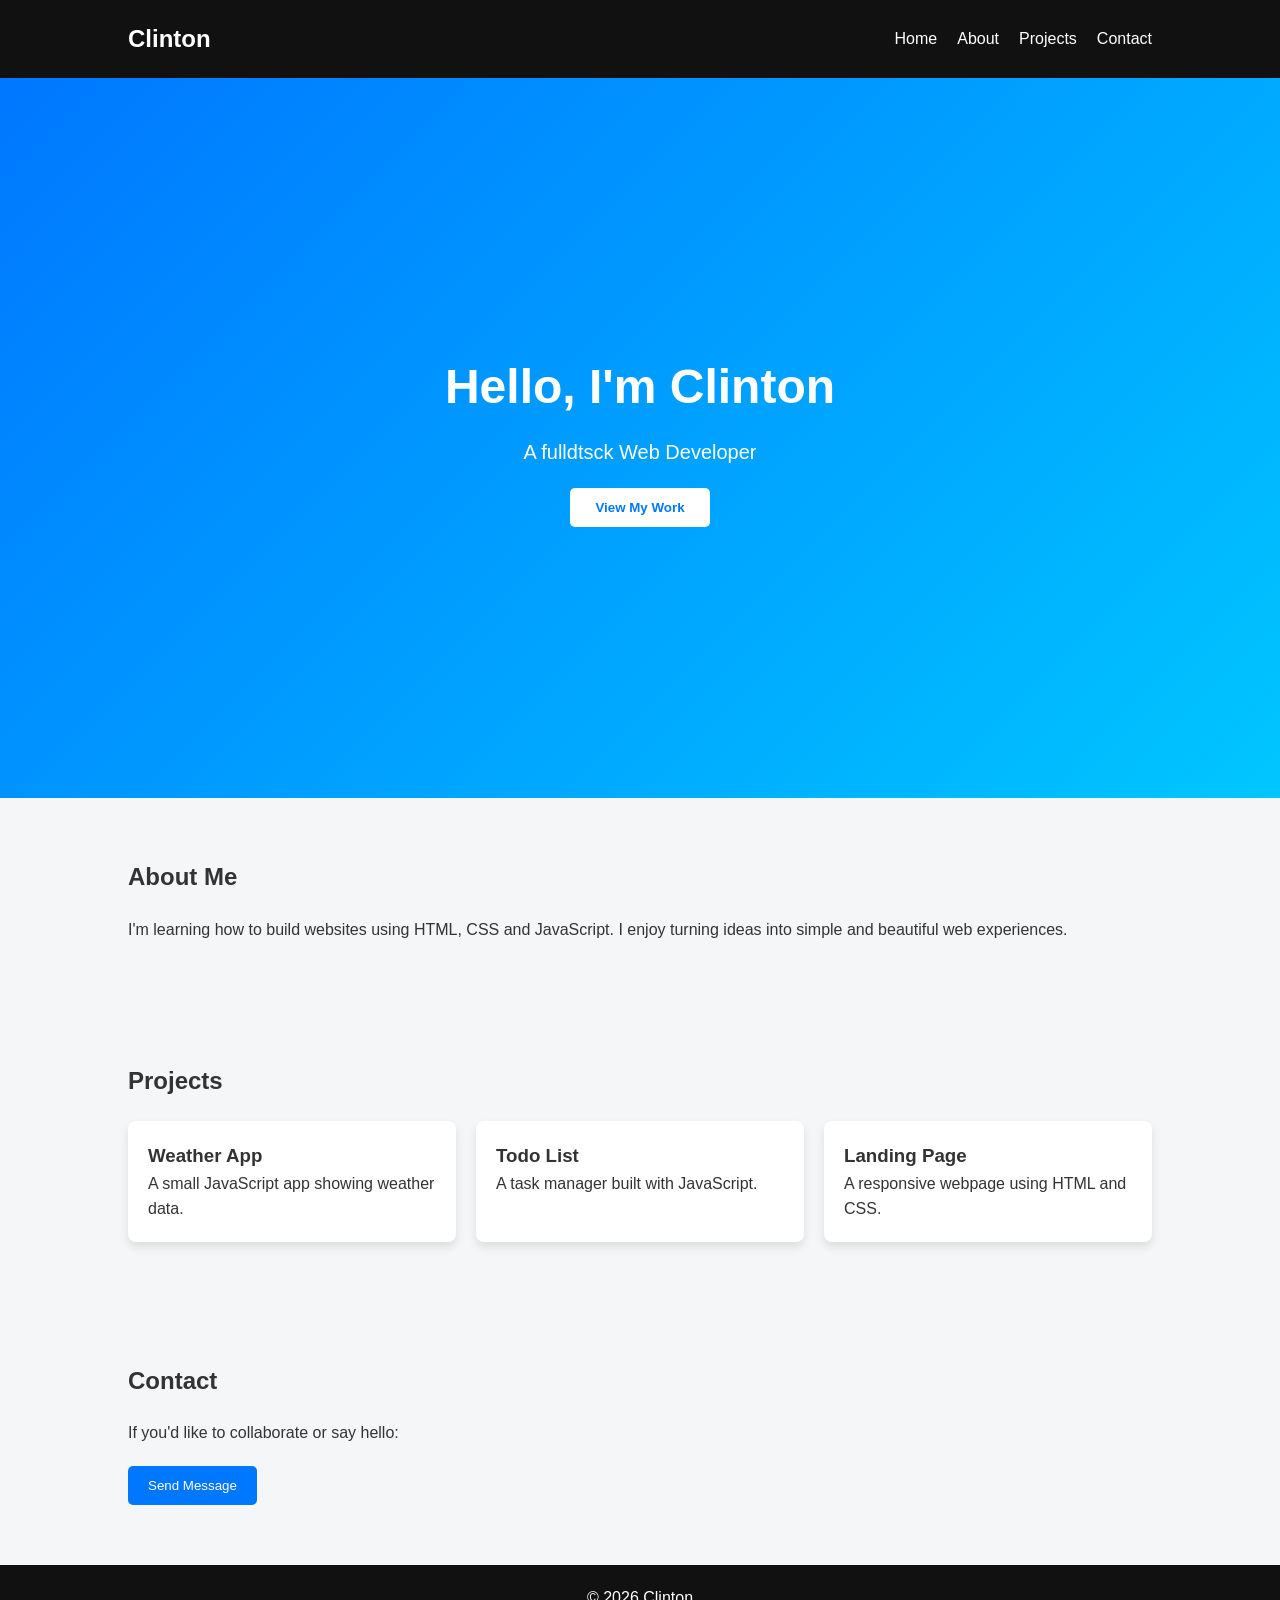
==== index.html @ ff174244 "updated deploy branch" ====
<!DOCTYPE html>
<html lang="en">
<head>
<meta charset="UTF-8">
<meta name="viewport" content="width=device-width, initial-scale=1.0">
<title>Clinton | Fullstack dev</title>

<link rel="stylesheet" href="style.css">
</head>

<body>

<!-- Navbar -->
<nav>
  <h2 class="logo">Clinton</h2>

  <ul class="nav-links">
    <li><a href="#hero">Home</a></li>
    <li><a href="#about">About</a></li>
    <li><a href="#projects">Projects</a></li>
    <li><a href="#contact">Contact</a></li>
  </ul>
</nav>


<!-- Hero Section -->
<section id="hero" class="hero">
  <h1>Hello, I'm Clinton</h1>
  <p>A fulldtsck Web Developer</p>
  <button id="ctaBtn">View My Work</button>
</section>


<!-- About Section -->
<section id="about" class="about">
  <h2>About Me</h2>

  <p>
    I'm learning how to build websites using HTML, CSS and JavaScript.
    I enjoy turning ideas into simple and beautiful web experiences.
  </p>
</section>


<!-- Projects Section -->
<section id="projects" class="projects">

  <h2>Projects</h2>

  <div class="project-grid">

    <div class="project-card">
      <h3>Weather App</h3>
      <p>A small JavaScript app showing weather data.</p>
    </div>

    <div class="project-card">
      <h3>Todo List</h3>
      <p>A task manager built with JavaScript.</p>
    </div>

    <div class="project-card">
      <h3>Landing Page</h3>
      <p>A responsive webpage using HTML and CSS.</p>
    </div>

  </div>

</section>


<!-- Contact Section -->
<section id="contact" class="contact">

  <h2>Contact</h2>

  <p>If you'd like to collaborate or say hello:</p>

  <button id="contactBtn">Send Message</button>

</section>


<footer>
  <p>© 2026 Clinton</p>
</footer>

<script src="script.js"></script>

</body>
</html>
---- style.css ----
*{
  margin:0;
  padding:0;
  box-sizing:border-box;
}

body{
  font-family: Arial, Helvetica, sans-serif;
  line-height:1.6;
  background:#f4f6f8;
  color:#333;
}

/* Navbar */

nav{
  display:flex;
  justify-content:space-between;
  align-items:center;
  padding:20px 10%;
  background:#111;
  color:white;
  position:sticky;
  top:0;
}

.nav-links{
  list-style:none;
  display:flex;
  gap:20px;
}

.nav-links a{
  text-decoration:none;
  color:white;
}

.nav-links a:hover{
  color:#00bcd4;
}

/* Hero */

.hero{
  height:80vh;
  display:flex;
  flex-direction:column;
  justify-content:center;
  align-items:center;
  text-align:center;
  background:linear-gradient(135deg,#0077ff,#00c6ff);
  color:white;
}

.hero h1{
  font-size:48px;
}

.hero p{
  margin:10px 0 20px;
  font-size:20px;
}

.hero button{
  padding:12px 25px;
  border:none;
  background:white;
  color:#0077ff;
  font-weight:bold;
  cursor:pointer;
  border-radius:5px;
  transition:0.3s;
}

.hero button:hover{
  transform:scale(1.05);
}

/* Sections */

section{
  padding:60px 10%;
}

section h2{
  margin-bottom:20px;
}

/* Projects */

.project-grid{
  display:grid;
  grid-template-columns:repeat(auto-fit,minmax(200px,1fr));
  gap:20px;
}

.project-card{
  background:white;
  padding:20px;
  border-radius:8px;
  box-shadow:0 5px 10px rgba(0,0,0,0.1);
  transition:0.3s;
}

.project-card:hover{
  transform:translateY(-5px);
}

/* Contact */

.contact button{
  margin-top:20px;
  padding:12px 20px;
  border:none;
  background:#0077ff;
  color:white;
  border-radius:5px;
  cursor:pointer;
}

/* Footer */

footer{
  text-align:center;
  padding:20px;
  background:#111;
  color:white;
}
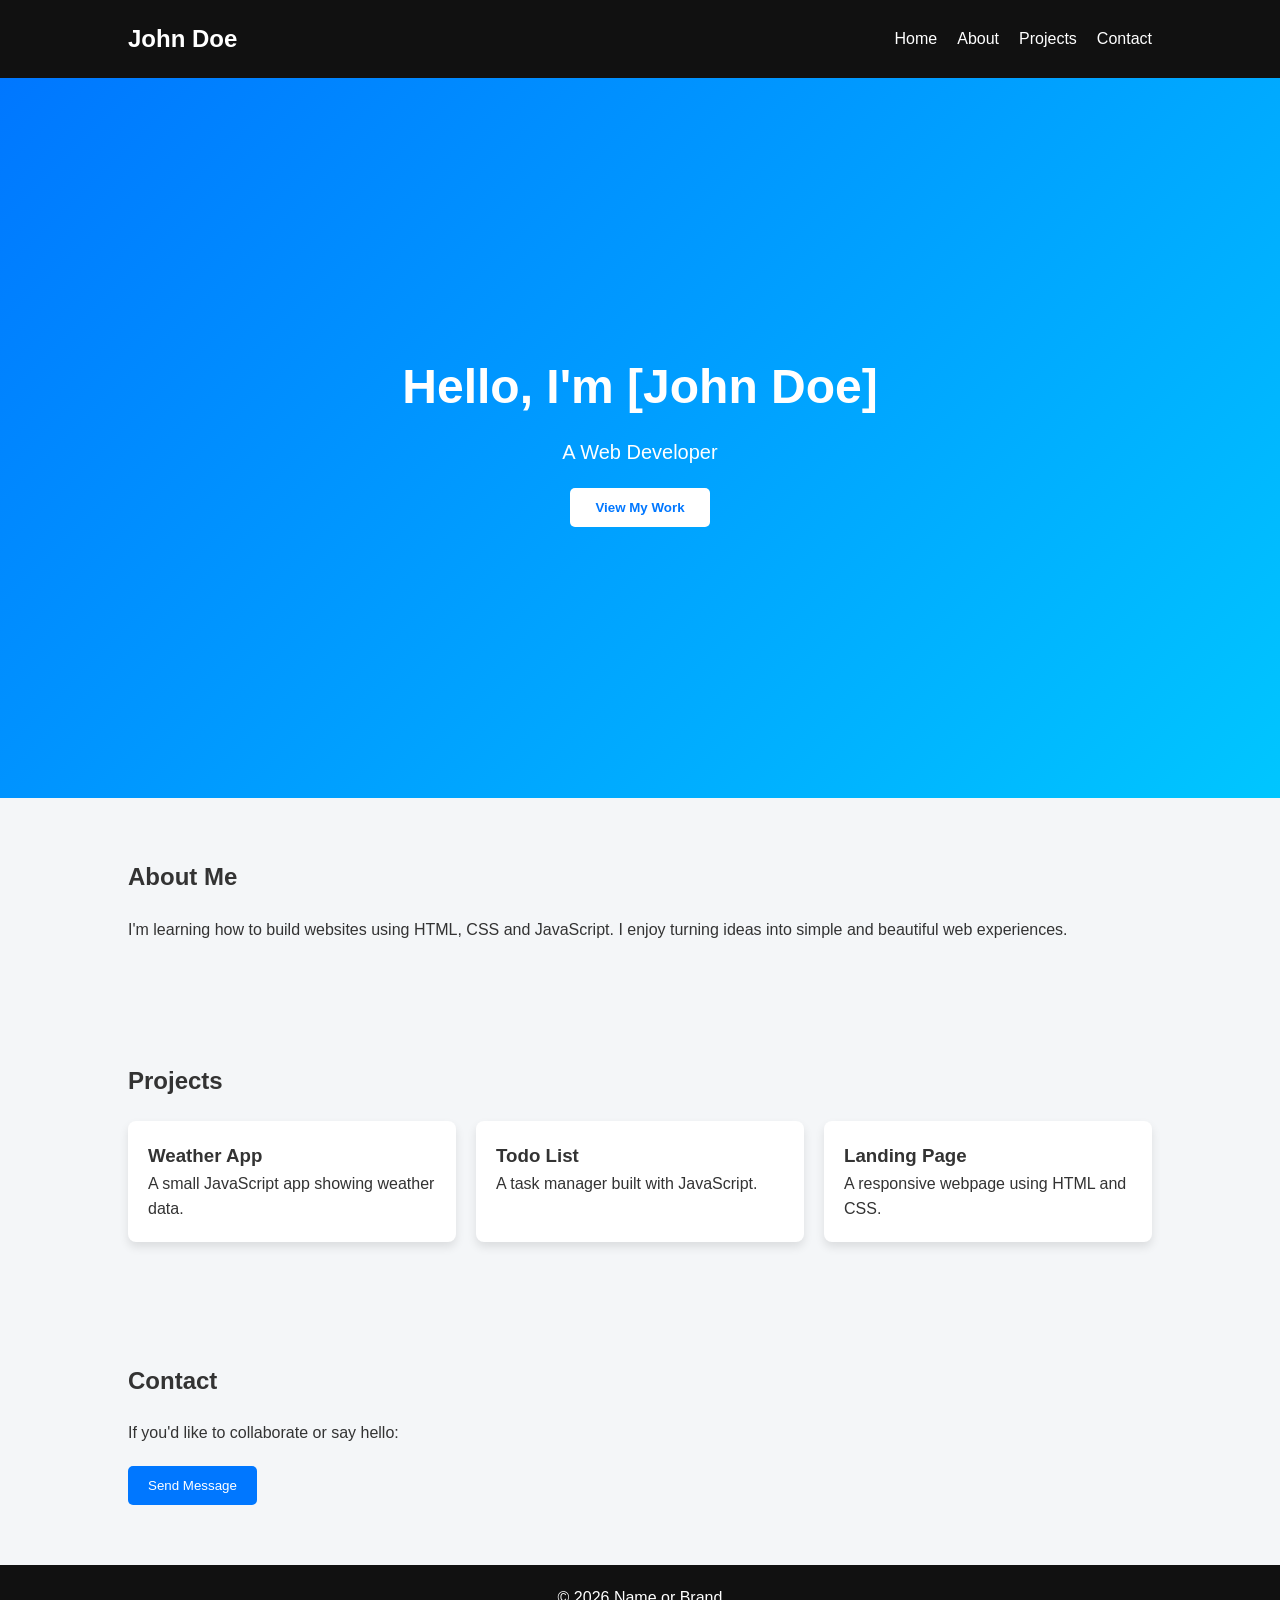
==== commit 9b4c9782: "Update index.html" ====
--- a/index.html
+++ b/index.html
@@ -3,7 +3,7 @@
 <head>
 <meta charset="UTF-8">
 <meta name="viewport" content="width=device-width, initial-scale=1.0">
-<title>Clinton | Fullstack dev</title>
+<title>John Doe | Fullstack dev</title>
 
 <link rel="stylesheet" href="style.css">
 </head>
@@ -12,7 +12,7 @@
 
 <!-- Navbar -->
 <nav>
-  <h2 class="logo">Clinton</h2>
+  <h2 class="logo">John Doe</h2>
 
   <ul class="nav-links">
     <li><a href="#hero">Home</a></li>
@@ -25,8 +25,8 @@
 
 <!-- Hero Section -->
 <section id="hero" class="hero">
-  <h1>Hello, I'm Clinton</h1>
-  <p>A fulldtsck Web Developer</p>
+  <h1>Hello, I'm [John Doe] </h1>
+  <p>A Web Developer</p>
   <button id="ctaBtn">View My Work</button>
 </section>
 
@@ -82,7 +82,7 @@
 
 
 <footer>
-  <p>© 2026 Clinton</p>
+  <p>© 2026 Name or Brand</p>
 </footer>
 
 <script src="script.js"></script>
